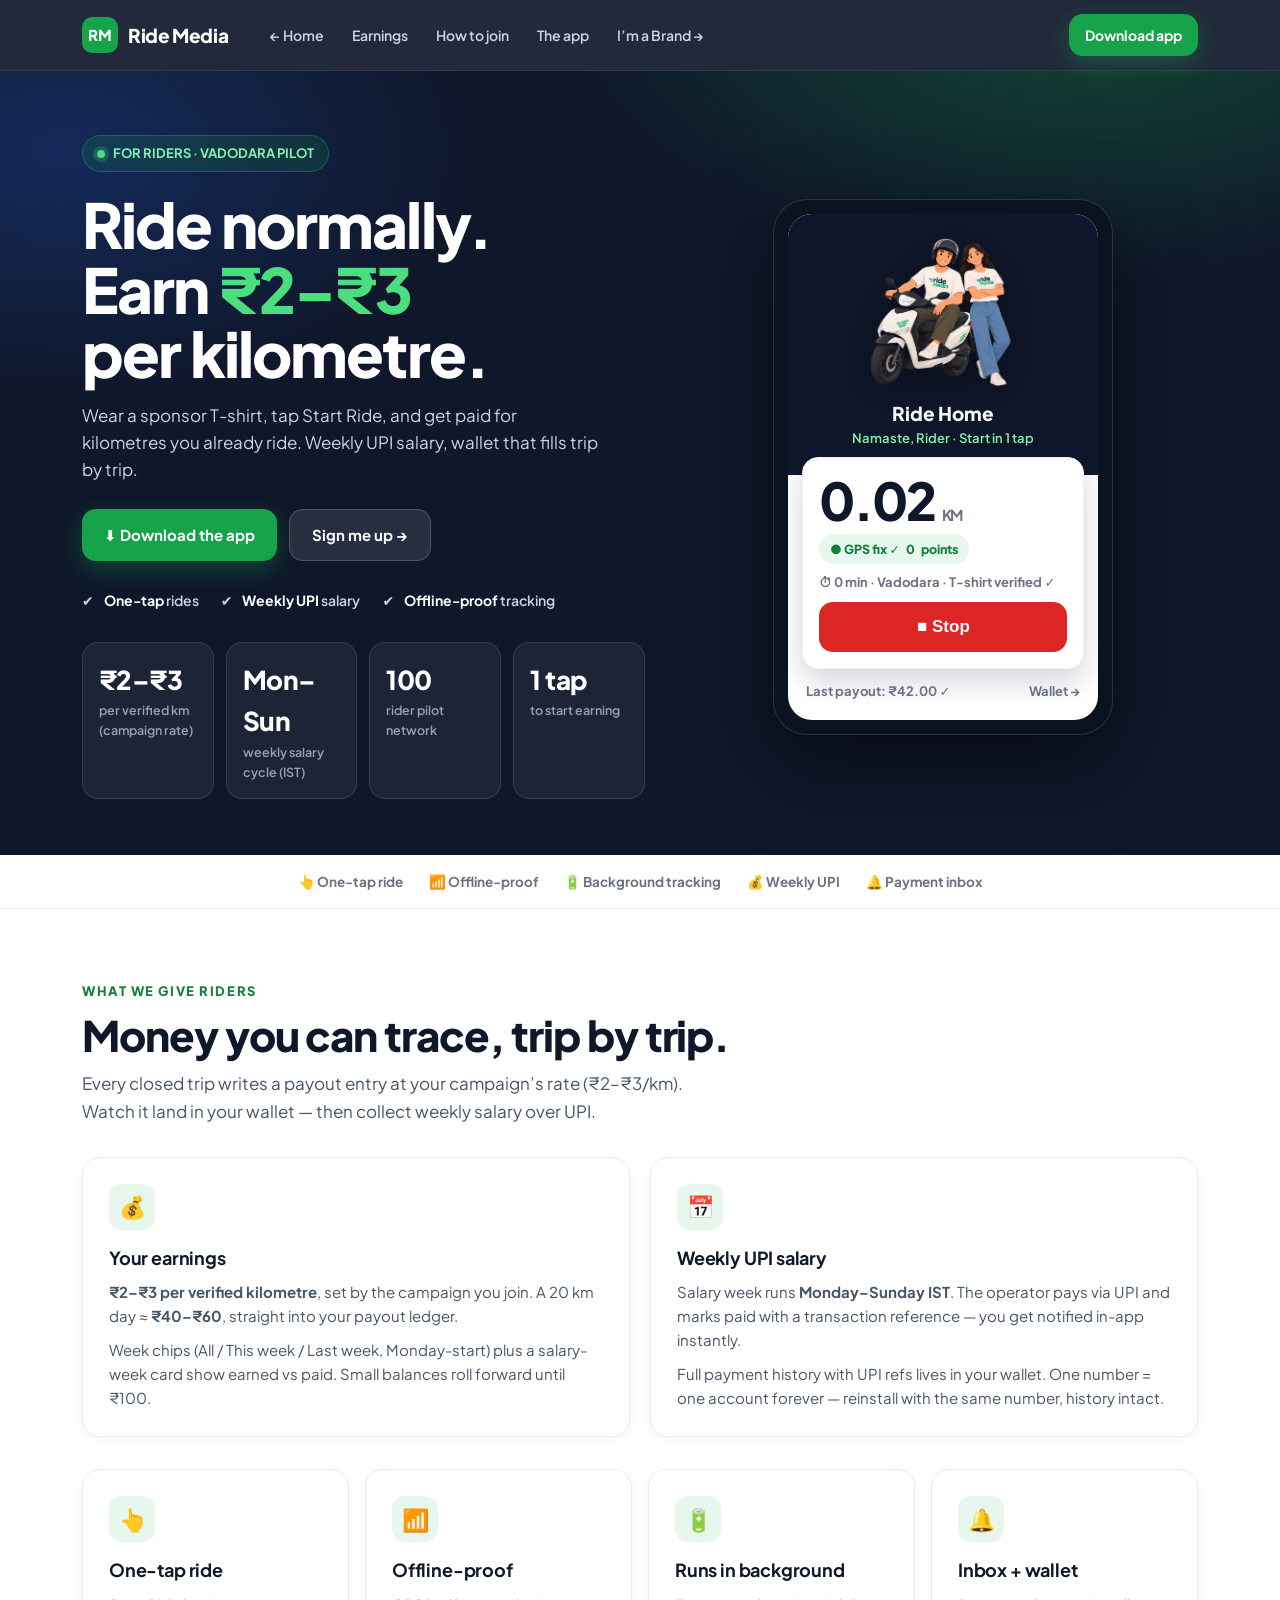
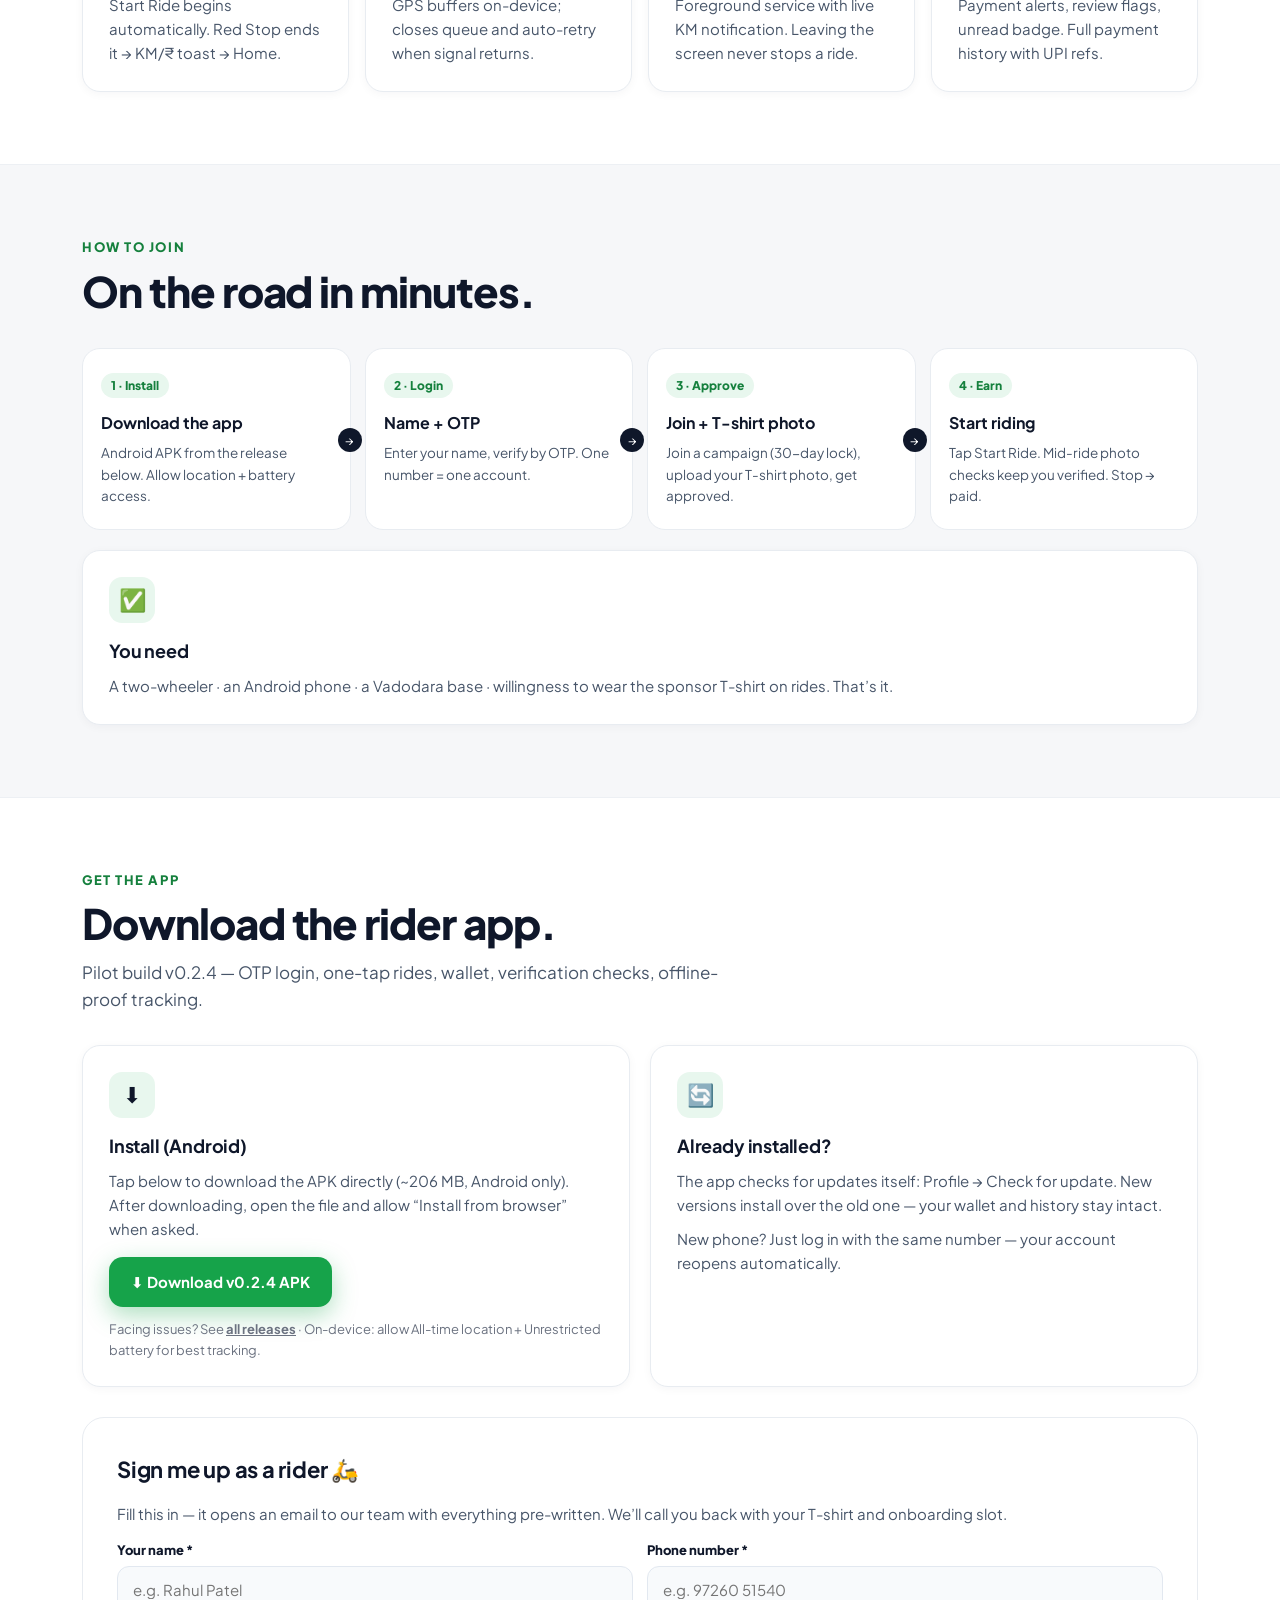
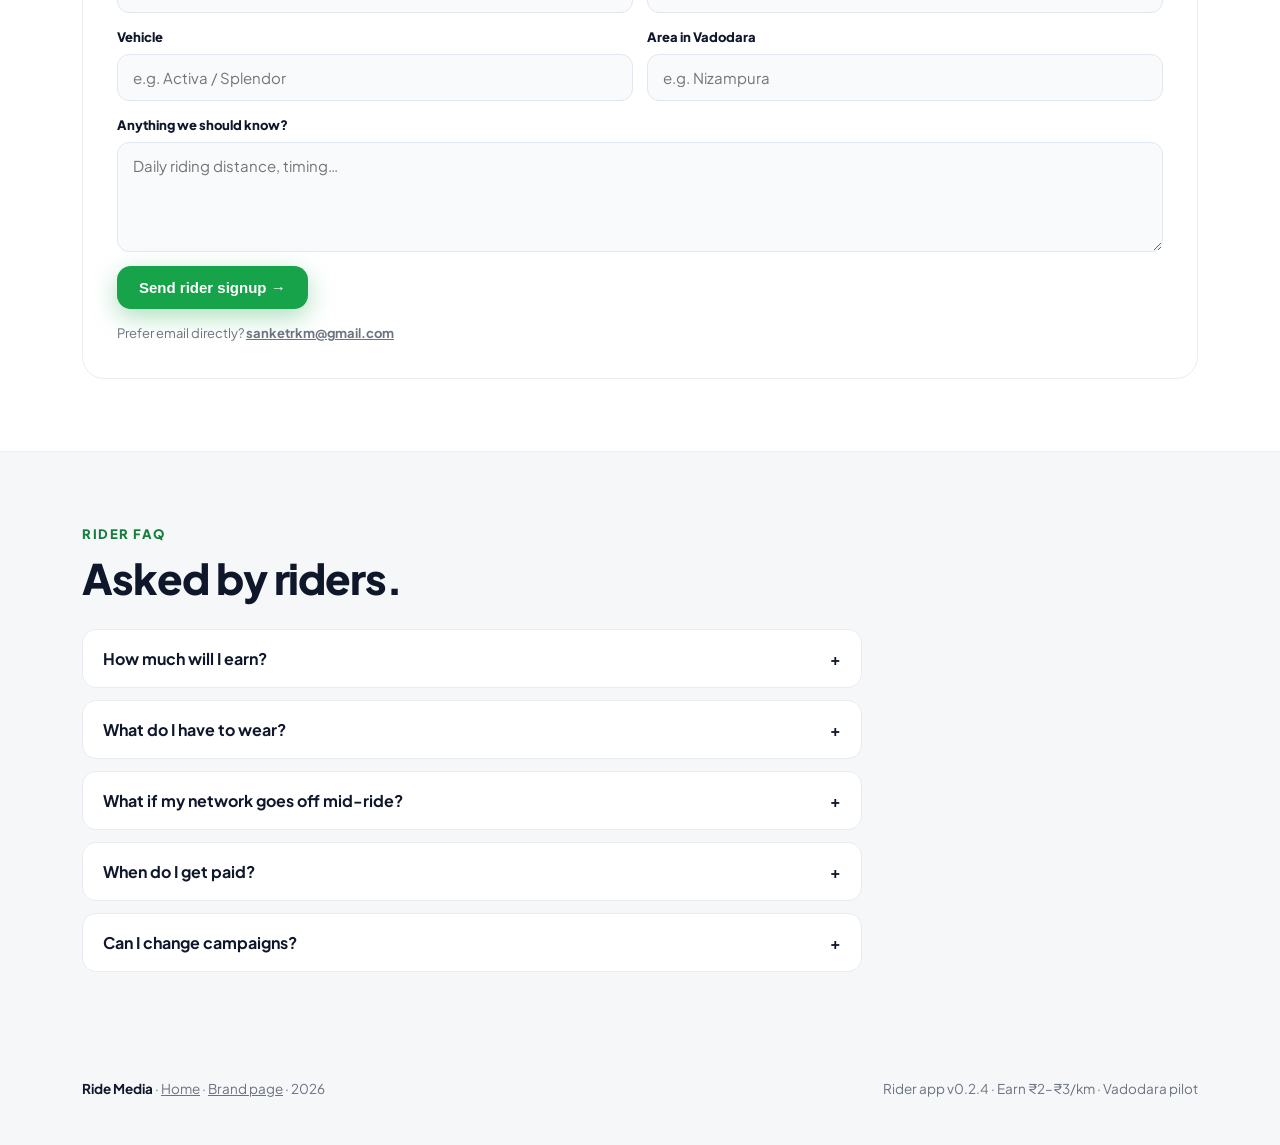
==== rider.html @ 3f7dbabb "Ride Media public site: slogan gateway + brand/rider pages (v0.2.4 links, Rs5 brand / Rs2-3 rider)" ====
<!DOCTYPE html>
<html lang="en">
<head>
<meta charset="UTF-8">
<meta name="viewport" content="width=device-width, initial-scale=1.0">
<title>Ride Media for Riders — Earn ₹2–₹3 per km</title>
<meta name="description" content="Ride in Vadodara wearing a sponsor T-shirt and earn ₹2–₹3 per verified km. One-tap rides, offline-proof tracking, weekly UPI salary. Download the rider app.">
<meta property="og:title" content="Ride Media for Riders — ride normally, earn per kilometre">
<link rel="preconnect" href="https://fonts.googleapis.com">
<link rel="preconnect" href="https://fonts.gstatic.com" crossorigin>
<link href="https://fonts.googleapis.com/css2?family=Plus+Jakarta+Sans:wght@400;500;600;700;800&display=swap" rel="stylesheet">
<link rel="stylesheet" href="styles.css">
<link rel="icon" href="data:image/svg+xml,<svg xmlns='http://www.w3.org/2000/svg' viewBox='0 0 64 64'><rect width='64' height='64' rx='14' fill='%230F172A'/><text x='32' y='42' font-family='Arial' font-weight='800' font-size='26' fill='%2316A34A' text-anchor='middle'>RM</text></svg>">
</head>
<body>

<nav class="nav">
  <div class="nav-in">
    <a class="logo" href="index.html"><span class="logo-mark">RM</span> Ride Media</a>
    <div class="nav-links" id="navLinks">
      <a href="index.html">← Home</a>
      <a href="#earn">Earnings</a>
      <a href="#join">How to join</a>
      <a href="#app">The app</a>
      <a href="brand.html">I’m a Brand →</a>
    </div>
    <div class="nav-cta">
      <a class="btn btn-green btn-sm" href="#app">Download app</a>
    </div>
    <button class="burger" id="burger" aria-label="Menu">☰</button>
  </div>
</nav>

<header class="hero">
  <div class="hero-in">
    <div>
      <span class="pill"><span class="dot"></span> FOR RIDERS · VADODARA PILOT</span>
      <h1>Ride normally.<br>Earn <span class="grn">₹2–₹3</span><br>per kilometre.</h1>
      <p class="sub">Wear a sponsor T-shirt, tap Start Ride, and get paid for kilometres you already ride. Weekly UPI salary, wallet that fills trip by trip.</p>
      <div class="hero-ctas">
        <a class="btn btn-green" href="#app">⬇ Download the app</a>
        <a class="btn btn-ghost" href="#riderForm">Sign me up →</a>
      </div>
      <div class="hero-proof">
        <span class="hp">✔ <span><b>One-tap</b> rides</span></span>
        <span class="hp">✔ <span><b>Weekly UPI</b> salary</span></span>
        <span class="hp">✔ <span><b>Offline-proof</b> tracking</span></span>
      </div>
      <div class="stats">
        <div class="stat"><div class="n">₹2–₹3</div><div class="l">per verified km (campaign rate)</div></div>
        <div class="stat"><div class="n">Mon–Sun</div><div class="l">weekly salary cycle (IST)</div></div>
        <div class="stat"><div class="n"><span data-count="100">0</span></div><div class="l">rider pilot network</div></div>
        <div class="stat"><div class="n">1 tap</div><div class="l">to start earning</div></div>
      </div>
    </div>
    <div class="hero-vis">
      <div class="phone">
        <div class="screen">
          <div class="screen-top">
            <img src="mascot.png" alt="Ride Media rider mascot" onerror="this.style.display='none'">
            <div class="t">Ride Home</div>
            <div class="s">Namaste, Rider · Start in 1 tap</div>
          </div>
          <div class="ride-card">
            <div class="km"><span id="kmLive">0.00</span> <small>KM</small></div>
            <span class="gpspill">● GPS fix ✓ <span id="ptLive">0</span> points</span>
            <div style="font-size:13px;color:#6B7280;font-weight:700">⏱ <span id="minLive">0</span> min · Vadodara · T-shirt verified ✓</div>
            <button class="stopbtn" onclick="document.getElementById('join').scrollIntoView({behavior:'smooth'})">■ Stop</button>
          </div>
          <div class="trip-row"><span>Last payout: ₹42.00 ✓</span><span>Wallet →</span></div>
        </div>
      </div>
    </div>
  </div>
</header>

<div class="strip">
  <div class="strip-in">
    <span>👆 One-tap ride</span><span>📶 Offline-proof</span><span>🔋 Background tracking</span><span>💰 Weekly UPI</span><span>🔔 Payment inbox</span>
  </div>
</div>

<section class="block" id="earn" style="background:#fff;border-bottom:1px solid #EDF0F4">
  <div class="wrap">
    <div class="kicker rv">What we give riders</div>
    <h2 class="title rv">Money you can trace, trip by trip.</h2>
    <p class="lead rv">Every closed trip writes a payout entry at your campaign’s rate (₹2–₹3/km). Watch it land in your wallet — then collect weekly salary over UPI.</p>
    <div class="grid2">
      <div class="card rv">
        <div class="icon">💰</div><h3>Your earnings</h3>
        <p><b>₹2–₹3 per verified kilometre</b>, set by the campaign you join. A 20 km day ≈ <b>₹40–₹60</b>, straight into your payout ledger.</p>
        <p style="margin-top:10px">Week chips (All / This week / Last week, Monday-start) plus a salary-week card show earned vs paid. Small balances roll forward until ₹100.</p>
      </div>
      <div class="card rv">
        <div class="icon">📅</div><h3>Weekly UPI salary</h3>
        <p>Salary week runs <b>Monday–Sunday IST</b>. The operator pays via UPI and marks paid with a transaction reference — you get notified in-app instantly.</p>
        <p style="margin-top:10px">Full payment history with UPI refs lives in your wallet. One number = one account forever — reinstall with the same number, history intact.</p>
      </div>
    </div>
    <div class="grid4">
      <div class="card rv"><div class="icon">👆</div><h3>One-tap ride</h3><p>Start Ride begins automatically. Red Stop ends it → KM/₹ toast → Home.</p></div>
      <div class="card rv"><div class="icon">📶</div><h3>Offline-proof</h3><p>GPS buffers on-device; closes queue and auto-retry when signal returns.</p></div>
      <div class="card rv"><div class="icon">🔋</div><h3>Runs in background</h3><p>Foreground service with live KM notification. Leaving the screen never stops a ride.</p></div>
      <div class="card rv"><div class="icon">🔔</div><h3>Inbox + wallet</h3><p>Payment alerts, review flags, unread badge. Full payment history with UPI refs.</p></div>
    </div>
  </div>
</section>

<section class="block" id="join">
  <div class="wrap">
    <div class="kicker rv">How to join</div>
    <h2 class="title rv">On the road in minutes.</h2>
    <div class="steps" style="grid-template-columns:repeat(4,1fr)">
      <div class="step rv"><span class="num">1 · Install</span><h4>Download the app</h4><p>Android APK from the release below. Allow location + battery access.</p><span class="arr">→</span></div>
      <div class="step rv"><span class="num">2 · Login</span><h4>Name + OTP</h4><p>Enter your name, verify by OTP. One number = one account.</p><span class="arr">→</span></div>
      <div class="step rv"><span class="num">3 · Approve</span><h4>Join + T-shirt photo</h4><p>Join a campaign (30-day lock), upload your T-shirt photo, get approved.</p><span class="arr">→</span></div>
      <div class="step rv"><span class="num">4 · Earn</span><h4>Start riding</h4><p>Tap Start Ride. Mid-ride photo checks keep you verified. Stop → paid.</p></div>
    </div>
    <div class="card rv" style="margin-top:20px"><div class="icon">✅</div><h3>You need</h3><p>A two-wheeler · an Android phone · a Vadodara base · willingness to wear the sponsor T-shirt on rides. That’s it.</p></div>
  </div>
</section>

<section class="block" id="app" style="background:#fff;border-top:1px solid #EDF0F4;border-bottom:1px solid #EDF0F4">
  <div class="wrap">
    <div class="kicker rv">Get the app</div>
    <h2 class="title rv">Download the rider app.</h2>
    <p class="lead rv">Pilot build v0.2.4 — OTP login, one-tap rides, wallet, verification checks, offline-proof tracking.</p>
    <div class="grid2">
      <div class="card rv">
        <div class="icon">⬇</div><h3>Install (Android)</h3>
        <p>Tap below to download the APK directly (~206 MB, Android only). After downloading, open the file and allow “Install from browser” when asked.</p>
        <div style="display:flex;gap:10px;margin-top:16px;flex-wrap:wrap">
          <a class="btn btn-green" href="https://github.com/Sanketaga/ride-media/releases/download/v0.2.4/app-debug.apk">⬇ Download v0.2.4 APK</a>
        </div>
        <div class="dl-note" style="margin-top:12px">Facing issues? See <a href="https://github.com/Sanketaga/ride-media/releases/tag/v0.2.4" style="text-decoration:underline;font-weight:700">all releases</a> · On-device: allow All-time location + Unrestricted battery for best tracking.</div>
      </div>
      <div class="card rv">
        <div class="icon">🔄</div><h3>Already installed?</h3>
        <p>The app checks for updates itself: Profile → Check for update. New versions install over the old one — your wallet and history stay intact.</p>
        <p style="margin-top:10px">New phone? Just log in with the same number — your account reopens automatically.</p>
      </div>
    </div>

    <form class="form-card rv" id="riderForm">
      <h3>Sign me up as a rider 🛵</h3>
      <p>Fill this in — it opens an email to our team with everything pre-written. We’ll call you back with your T-shirt and onboarding slot.</p>
      <div class="frow">
        <div class="field"><label for="r-name">Your name *</label><input id="r-name" name="name" placeholder="e.g. Rahul Patel" required></div>
        <div class="field"><label for="r-contact">Phone number *</label><input id="r-contact" name="contact" inputmode="tel" placeholder="e.g. 97260 51540" required></div>
      </div>
      <div class="frow">
        <div class="field"><label for="r-vehicle">Vehicle</label><input id="r-vehicle" name="vehicle" placeholder="e.g. Activa / Splendor"></div>
        <div class="field"><label for="r-zone">Area in Vadodara</label><input id="r-zone" name="zone" placeholder="e.g. Nizampura"></div>
      </div>
      <div class="field full"><label for="r-msg">Anything we should know?</label><textarea id="r-msg" name="message" placeholder="Daily riding distance, timing…"></textarea></div>
      <div><button class="btn btn-green" type="submit">Send rider signup →</button></div>
      <div class="dl-note">Prefer email directly? <a href="mailto:sanketrkm@gmail.com?subject=Ride%20Media%20pilot%20—%20Rider%20signup" style="text-decoration:underline;font-weight:700">sanketrkm@gmail.com</a></div>
    </form>
  </div>
</section>

<section class="block" id="faq">
  <div class="wrap">
    <div class="kicker rv">Rider FAQ</div>
    <h2 class="title rv">Asked by riders.</h2>
    <div class="faq">
      <div class="faq-item rv"><button class="faq-q">How much will I earn? <span>+</span></button><div class="faq-a"><div>₹2–₹3 per verified kilometre, depending on your campaign. Ride 20 km in a day and that’s roughly ₹40–₹60 — paid weekly over UPI.</div></div></div>
      <div class="faq-item rv"><button class="faq-q">What do I have to wear? <span>+</span></button><div class="faq-a"><div>A sponsor-branded T-shirt while riding. One approved photo at onboarding, then quick random photo checks mid-ride.</div></div></div>
      <div class="faq-item rv"><button class="faq-q">What if my network goes off mid-ride? <span>+</span></button><div class="faq-a"><div>Nothing is lost — GPS keeps buffering on your phone, and the trip close queues and auto-retries when signal returns.</div></div></div>
      <div class="faq-item rv"><button class="faq-q">When do I get paid? <span>+</span></button><div class="faq-a"><div>Every trip writes a payout entry instantly. Salary is paid weekly (Monday–Sunday cycle) over UPI with a transaction reference in your wallet.</div></div></div>
      <div class="faq-item rv"><button class="faq-q">Can I change campaigns? <span>+</span></button><div class="faq-a"><div>One campaign at a time with a 30-day lock — then you’re free to switch to a better-paying one.</div></div></div>
    </div>
  </div>
</section>

<footer>
  <div class="wrap foot">
    <span><b style="color:var(--navy)">Ride Media</b> · <a href="index.html" style="text-decoration:underline">Home</a> · <a href="brand.html" style="text-decoration:underline">Brand page</a> · <span id="yr"></span></span>
    <span>Rider app v0.2.4 · Earn ₹2–₹3/km · Vadodara pilot</span>
  </div>
</footer>

<script src="site.js"></script>
</body>
</html>
---- styles.css ----
:root{
  --navy:#0F172A; --navy2:#1E293B; --green:#16A34A; --green-d:#15803D;
  --soft:#E8F7EE; --bg:#F6F7F9; --muted:#6B7280; --faint:#9CA3AF;
  --amber:#F59E0B; --red:#DC2626; --blue:#2563EB;
  --card:18px; --btn:14px; --max:1160px;
}
*{margin:0;padding:0;box-sizing:border-box}
html{scroll-behavior:smooth}
body{font-family:'Plus Jakarta Sans',system-ui,-apple-system,'Segoe UI',Roboto,sans-serif;background:var(--bg);color:var(--navy);line-height:1.6;-webkit-font-smoothing:antialiased}
a{color:inherit;text-decoration:none}
img{max-width:100%;display:block}
.wrap{max-width:var(--max);margin:0 auto;padding:0 22px}
/* NAV */
.nav{position:sticky;top:0;z-index:50;background:rgba(15,23,42,.92);backdrop-filter:blur(12px);border-bottom:1px solid rgba(255,255,255,.08)}
.nav-in{max-width:var(--max);margin:0 auto;padding:14px 22px;display:flex;align-items:center;gap:18px}
.logo{display:flex;align-items:center;gap:10px;color:#fff;font-weight:800;font-size:19px;letter-spacing:-.02em}
.logo-mark{width:36px;height:36px;border-radius:10px;background:var(--green);display:grid;place-items:center;color:#fff;font-weight:800;font-size:15px}
.nav-links{display:flex;gap:4px;margin-left:12px}
.nav-links a{color:#CBD5E1;font-size:14px;font-weight:600;padding:8px 12px;border-radius:10px}
.nav-links a:hover{background:rgba(255,255,255,.08);color:#fff}
.nav-cta{margin-left:auto;display:flex;gap:10px;align-items:center}
.btn{display:inline-flex;align-items:center;justify-content:center;gap:8px;font-weight:700;border-radius:var(--btn);padding:13px 22px;font-size:15px;border:0;cursor:pointer;transition:transform .15s ease,box-shadow .15s ease,background .15s ease}
.btn:active{transform:scale(.97)}
.btn-green{background:var(--green);color:#fff;box-shadow:0 8px 24px rgba(22,163,74,.35)}
.btn-green:hover{background:var(--green-d)}
.btn-ghost{background:rgba(255,255,255,.1);color:#fff;border:1px solid rgba(255,255,255,.18)}
.btn-ghost:hover{background:rgba(255,255,255,.16)}
.btn-dark{background:var(--navy);color:#fff}
.btn-light{background:#fff;color:var(--navy);border:1px solid #E5E7EB}
.btn-sm{padding:10px 16px;font-size:14px}
.burger{display:none;background:none;border:0;color:#fff;font-size:24px;margin-left:auto;cursor:pointer}
/* HERO */
.hero{background:radial-gradient(900px 480px at 85% -10%,rgba(22,163,74,.35),transparent 60%),radial-gradient(700px 420px at 5% 10%,rgba(37,99,235,.25),transparent 60%),var(--navy);color:#fff;overflow:hidden}
.hero-in{max-width:var(--max);margin:0 auto;padding:64px 22px 56px;display:grid;grid-template-columns:1.05fr .95fr;gap:44px;align-items:center}
.hero-solo{max-width:var(--max);margin:0 auto;padding:72px 22px 40px;text-align:center}
.hero-solo h1{font-size:clamp(40px,6vw,68px);line-height:1.03;letter-spacing:-.03em;margin:20px auto 16px;font-weight:800;max-width:820px}
.hero-solo h1 .grn{color:#4ADE80}
.hero-solo p.sub{color:#CBD5E1;font-size:18px;max-width:620px;margin:0 auto}
.pill{display:inline-flex;align-items:center;gap:8px;background:rgba(22,163,74,.16);border:1px solid rgba(22,163,74,.45);color:#86EFAC;font-size:13px;font-weight:700;padding:7px 14px;border-radius:100px}
.dot{width:8px;height:8px;border-radius:50%;background:#4ADE80;box-shadow:0 0 0 4px rgba(74,222,128,.2);animation:pulse 1.8s infinite}
@keyframes pulse{50%{box-shadow:0 0 0 7px rgba(74,222,128,.08)}}
.hero h1{font-size:clamp(38px,5.4vw,62px);line-height:1.04;letter-spacing:-.03em;margin:20px 0 16px;font-weight:800}
.hero h1 .grn{color:#4ADE80}
.hero p.sub{color:#CBD5E1;font-size:17px;max-width:520px}
.hero-ctas{display:flex;gap:12px;margin-top:26px;flex-wrap:wrap}
.hero-proof{display:flex;gap:22px;margin-top:28px;flex-wrap:wrap}
.hp{display:flex;gap:10px;align-items:center;color:#CBD5E1;font-size:14px;font-weight:600}
.hp b{color:#fff}
.stats{display:grid;grid-template-columns:repeat(4,1fr);gap:12px;margin-top:30px}
.stat{background:rgba(255,255,255,.06);border:1px solid rgba(255,255,255,.1);border-radius:16px;padding:16px 16px}
.stat .n{font-size:26px;font-weight:800;letter-spacing:-.02em}
.stat .l{font-size:12.5px;color:#94A3B8;font-weight:600}
/* gateway choice cards */
.choice-grid{max-width:var(--max);margin:0 auto;padding:8px 22px 60px;display:grid;grid-template-columns:1fr 1fr;gap:20px}
.choice{display:block;background:#fff;border:2px solid #E8ECF1;border-radius:22px;padding:36px 32px;transition:transform .18s ease,box-shadow .18s ease,border-color .18s ease;position:relative;overflow:hidden}
.choice:hover{transform:translateY(-4px);box-shadow:0 24px 60px rgba(15,23,42,.16);border-color:var(--green)}
.choice .who{font-size:12px;font-weight:800;letter-spacing:.12em;color:var(--green-d)}
.choice h3{font-size:28px;letter-spacing:-.02em;margin:10px 0 8px}
.choice p{color:#475569;font-size:15.5px;max-width:400px}
.choice .go{display:inline-flex;align-items:center;gap:8px;margin-top:18px;font-weight:800;color:var(--green-d)}
.choice .big{position:absolute;right:18px;top:10px;font-size:84px;opacity:.1}
.choice.brandpick{background:linear-gradient(135deg,#0F172A 0%,#14532D 100%);color:#fff;border-color:#0F172A}
.choice.brandpick p{color:#CBD5E1}
.choice.brandpick .who{color:#86EFAC}
.choice.brandpick .go{color:#4ADE80}
/* phone mock */
.hero-vis{display:flex;justify-content:center}
.phone{width:min(340px,86vw);background:#0B1220;border:1px solid rgba(255,255,255,.14);border-radius:34px;padding:14px;box-shadow:0 30px 80px rgba(0,0,0,.5)}
.screen{background:#fff;border-radius:24px;overflow:hidden;color:var(--navy)}
.screen-top{background:var(--navy);color:#fff;padding:20px 18px 26px;text-align:center}
.screen-top img{width:150px;margin:2px auto 10px;filter:drop-shadow(0 10px 24px rgba(0,0,0,.4))}
.screen-top .t{font-weight:800;font-size:19px}
.screen-top .s{color:#86EFAC;font-size:13px;font-weight:600}
.ride-card{margin:-18px 14px 0;background:#fff;border-radius:16px;box-shadow:0 12px 30px rgba(15,23,42,.18);padding:16px;border:1px solid #EEF2F7}
.km{font-size:52px;font-weight:800;letter-spacing:-.04em;line-height:1}
.km small{font-size:15px;color:var(--muted);font-weight:700}
.gpspill{display:inline-flex;align-items:center;gap:6px;background:var(--soft);color:var(--green-d);font-size:12.5px;font-weight:800;padding:5px 11px;border-radius:100px;margin:8px 0}
.stopbtn{background:#DC2626;color:#fff;border:0;width:100%;padding:15px;border-radius:14px;font-weight:800;font-size:17px;margin-top:10px;cursor:pointer}
.trip-row{display:flex;justify-content:space-between;font-size:13px;font-weight:700;color:var(--muted);padding:12px 18px 18px}
/* STRIP */
.strip{background:#fff;border-bottom:1px solid #EDF0F4}
.strip-in{max-width:var(--max);margin:0 auto;padding:16px 22px;display:flex;gap:26px;flex-wrap:wrap;align-items:center;justify-content:center;color:var(--muted);font-size:13.5px;font-weight:700}
.strip-in span{display:flex;align-items:center;gap:8px}
/* SECTIONS */
section.block{padding:72px 0}
.kicker{color:var(--green-d);font-weight:800;font-size:13px;letter-spacing:.12em;text-transform:uppercase}
h2.title{font-size:clamp(28px,3.6vw,42px);letter-spacing:-.025em;line-height:1.1;margin:10px 0 12px;font-weight:800}
p.lead{color:#475569;font-size:17px;max-width:640px}
.grid2{display:grid;grid-template-columns:1fr 1fr;gap:20px;margin-top:32px}
.grid3{display:grid;grid-template-columns:repeat(3,1fr);gap:18px;margin-top:32px}
.grid4{display:grid;grid-template-columns:repeat(4,1fr);gap:16px;margin-top:32px}
.card{background:#fff;border:1px solid #E8ECF1;border-radius:var(--card);padding:26px;box-shadow:0 2px 10px rgba(15,23,42,.04)}
.card h3{font-size:18px;margin:14px 0 8px;letter-spacing:-.01em}
.card p{color:#475569;font-size:15px}
.icon{width:46px;height:46px;border-radius:13px;display:grid;place-items:center;font-size:22px;background:var(--soft)}
.steps{display:grid;grid-template-columns:repeat(5,1fr);gap:14px;margin-top:34px}
.step{background:#fff;border:1px solid #E8ECF1;border-radius:var(--card);padding:22px 18px;position:relative}
.step .num{font-size:12px;font-weight:800;color:var(--green-d);background:var(--soft);display:inline-block;padding:3px 10px;border-radius:100px}
.step h4{margin:12px 0 6px;font-size:16px}
.step p{font-size:13.5px;color:#475569}
.step .arr{position:absolute;right:-12px;top:44%;z-index:2;background:var(--navy);color:#fff;width:24px;height:24px;border-radius:50%;display:grid;place-items:center;font-size:12px}
/* dark band */
.band{background:var(--navy);color:#fff;border-radius:26px;padding:52px 44px;display:grid;grid-template-columns:1fr 1fr;gap:36px;align-items:center;overflow:hidden;position:relative}
.band::after{content:"";position:absolute;width:420px;height:420px;background:radial-gradient(circle,rgba(22,163,74,.35),transparent 65%);right:-120px;top:-120px}
.band h2{font-size:clamp(26px,3vw,36px);letter-spacing:-.02em;line-height:1.12}
.band p{color:#CBD5E1;margin-top:12px}
.checks{margin-top:20px;display:grid;gap:12px}
.check{display:flex;gap:12px;align-items:flex-start;background:rgba(255,255,255,.06);border:1px solid rgba(255,255,255,.1);border-radius:14px;padding:13px 15px;font-size:14.5px}
.tick{flex:0 0 26px;width:26px;height:26px;border-radius:50%;background:var(--green);display:grid;place-items:center;font-weight:800;font-size:14px}
/* money */
.money{background:#fff;border:1px solid #E8ECF1;border-radius:22px;margin-top:30px;display:grid;grid-template-columns:1fr 1fr;overflow:hidden}
.money-l{padding:40px;background:linear-gradient(135deg,#0F172A,#14532D);color:#fff}
.money-l .big{font-size:64px;font-weight:800;letter-spacing:-.04em;line-height:1}
.money-r{padding:40px;display:grid;gap:14px;align-content:center}
.mrow{display:flex;gap:12px;align-items:flex-start;font-size:15px;color:#334155}
.mrow b{color:var(--navy)}
/* status */
.status-grid{display:grid;grid-template-columns:1fr 1fr;gap:18px;margin-top:30px}
.status{background:#fff;border-radius:var(--card);padding:28px;border:1px solid #E8ECF1}
.status.ok{border-top:5px solid var(--green)}
.status.next{border-top:5px solid var(--amber)}
.status ul{list-style:none;margin-top:14px;display:grid;gap:9px;font-size:14.5px;color:#334155}
.status li{display:flex;gap:10px;align-items:flex-start}
/* faq */
.faq{margin-top:28px;display:grid;gap:12px;max-width:780px}
.faq-item{background:#fff;border:1px solid #E8ECF1;border-radius:14px;overflow:hidden}
.faq-q{width:100%;background:none;border:0;text-align:left;padding:18px 20px;font-family:inherit;font-weight:700;font-size:16px;cursor:pointer;display:flex;justify-content:space-between;gap:12px;align-items:center;color:var(--navy)}
.faq-a{max-height:0;overflow:hidden;transition:max-height .25s ease;color:#475569;font-size:15px}
.faq-a div{padding:0 20px 18px}
.faq-item.open .faq-a{max-height:300px}
/* contact + forms */
.contact{background:var(--navy);color:#fff;border-radius:26px;padding:52px 44px;display:grid;grid-template-columns:1.1fr .9fr;gap:30px;align-items:center}
.contact .btn-row{display:flex;gap:12px;margin-top:22px;flex-wrap:wrap}
.mailbox{background:rgba(255,255,255,.06);border:1px solid rgba(255,255,255,.12);border-radius:16px;padding:22px}
.mailbox .lbl{font-size:12px;letter-spacing:.1em;text-transform:uppercase;color:#94A3B8;font-weight:800}
.mailbox .mail{font-size:20px;font-weight:800;margin:6px 0}
.form-card{background:#fff;border:1px solid #E8ECF1;border-radius:22px;padding:34px;margin-top:30px;display:grid;gap:14px}
.form-card h3{font-size:22px;letter-spacing:-.01em}
.form-card p{color:#475569;font-size:15px}
.frow{display:grid;grid-template-columns:1fr 1fr;gap:14px}
.field{display:grid;gap:6px}
.field.full{grid-column:1/-1}
.field label{font-size:13px;font-weight:800;color:var(--navy)}
.field input,.field select,.field textarea{font-family:inherit;font-size:15px;padding:13px 15px;border:1.5px solid #E2E8F0;border-radius:12px;background:#F8FAFC;color:var(--navy);width:100%}
.field input:focus,.field select:focus,.field textarea:focus{outline:none;border-color:var(--green);background:#fff}
.field textarea{min-height:110px;resize:vertical}
.dl-note{font-size:13px;color:var(--muted)}
footer{padding:34px 0 46px;color:var(--muted);font-size:13.5px}
.foot{display:flex;gap:18px;flex-wrap:wrap;align-items:center;justify-content:space-between}
/* reveal */
.rv{opacity:0;transform:translateY(22px);transition:opacity .6s ease,transform .6s ease}
.rv.vis{opacity:1;transform:none}
/* responsive */
@media(max-width:960px){
  .hero-in{grid-template-columns:1fr;padding-top:44px}
  .grid2,.grid3,.grid4{grid-template-columns:1fr 1fr}
  .steps{grid-template-columns:1fr 1fr}
  .step .arr{display:none}
  .band,.money,.contact,.status-grid{grid-template-columns:1fr}
  .band,.contact{padding:34px 24px}
  .stats{grid-template-columns:1fr 1fr}
  .choice-grid{grid-template-columns:1fr}
  .frow{grid-template-columns:1fr}
  .nav-links{display:none}
  .burger{display:block}
  .nav-links.mob{display:flex;position:absolute;top:64px;left:12px;right:12px;background:#0B1220;border:1px solid rgba(255,255,255,.12);border-radius:16px;padding:10px;flex-direction:column;z-index:60}
}
@media(max-width:560px){.grid2,.grid3,.grid4,.steps{grid-template-columns:1fr}section.block{padding:52px 0}.form-card{padding:24px 20px}}
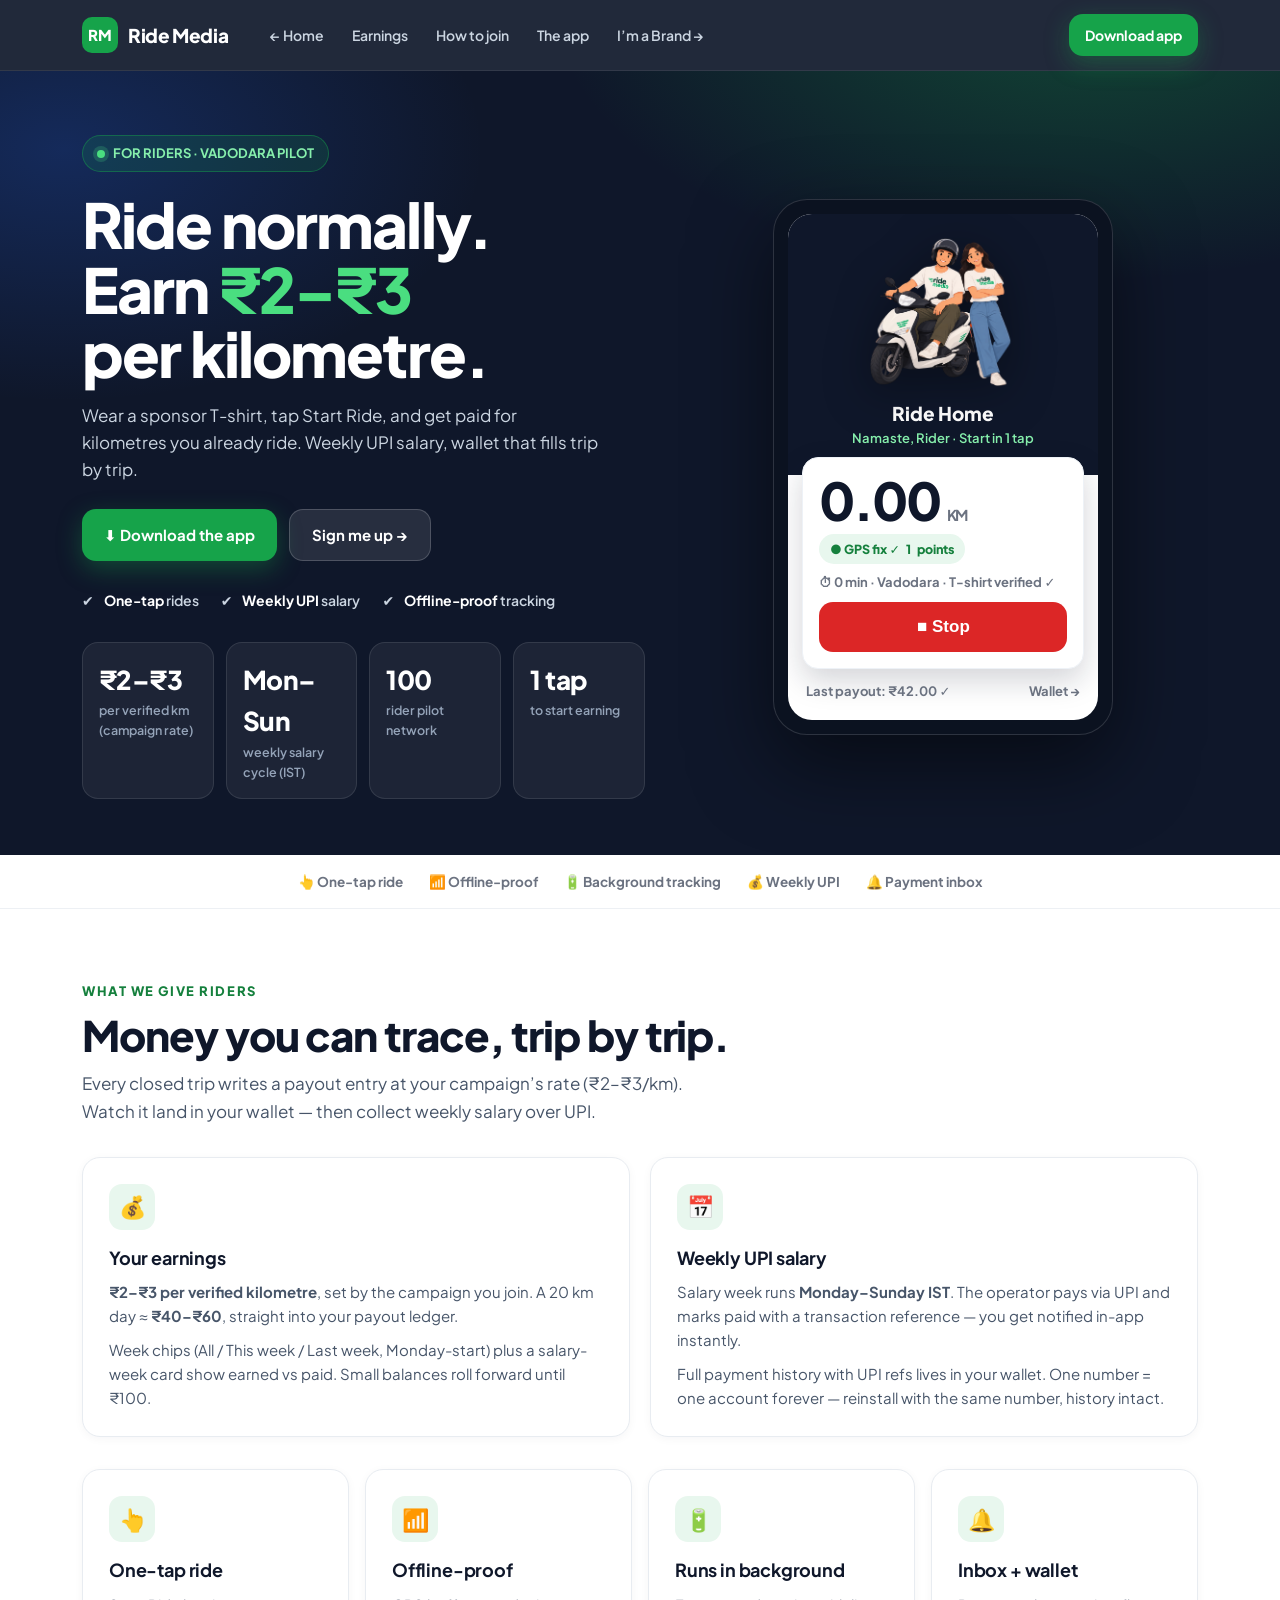
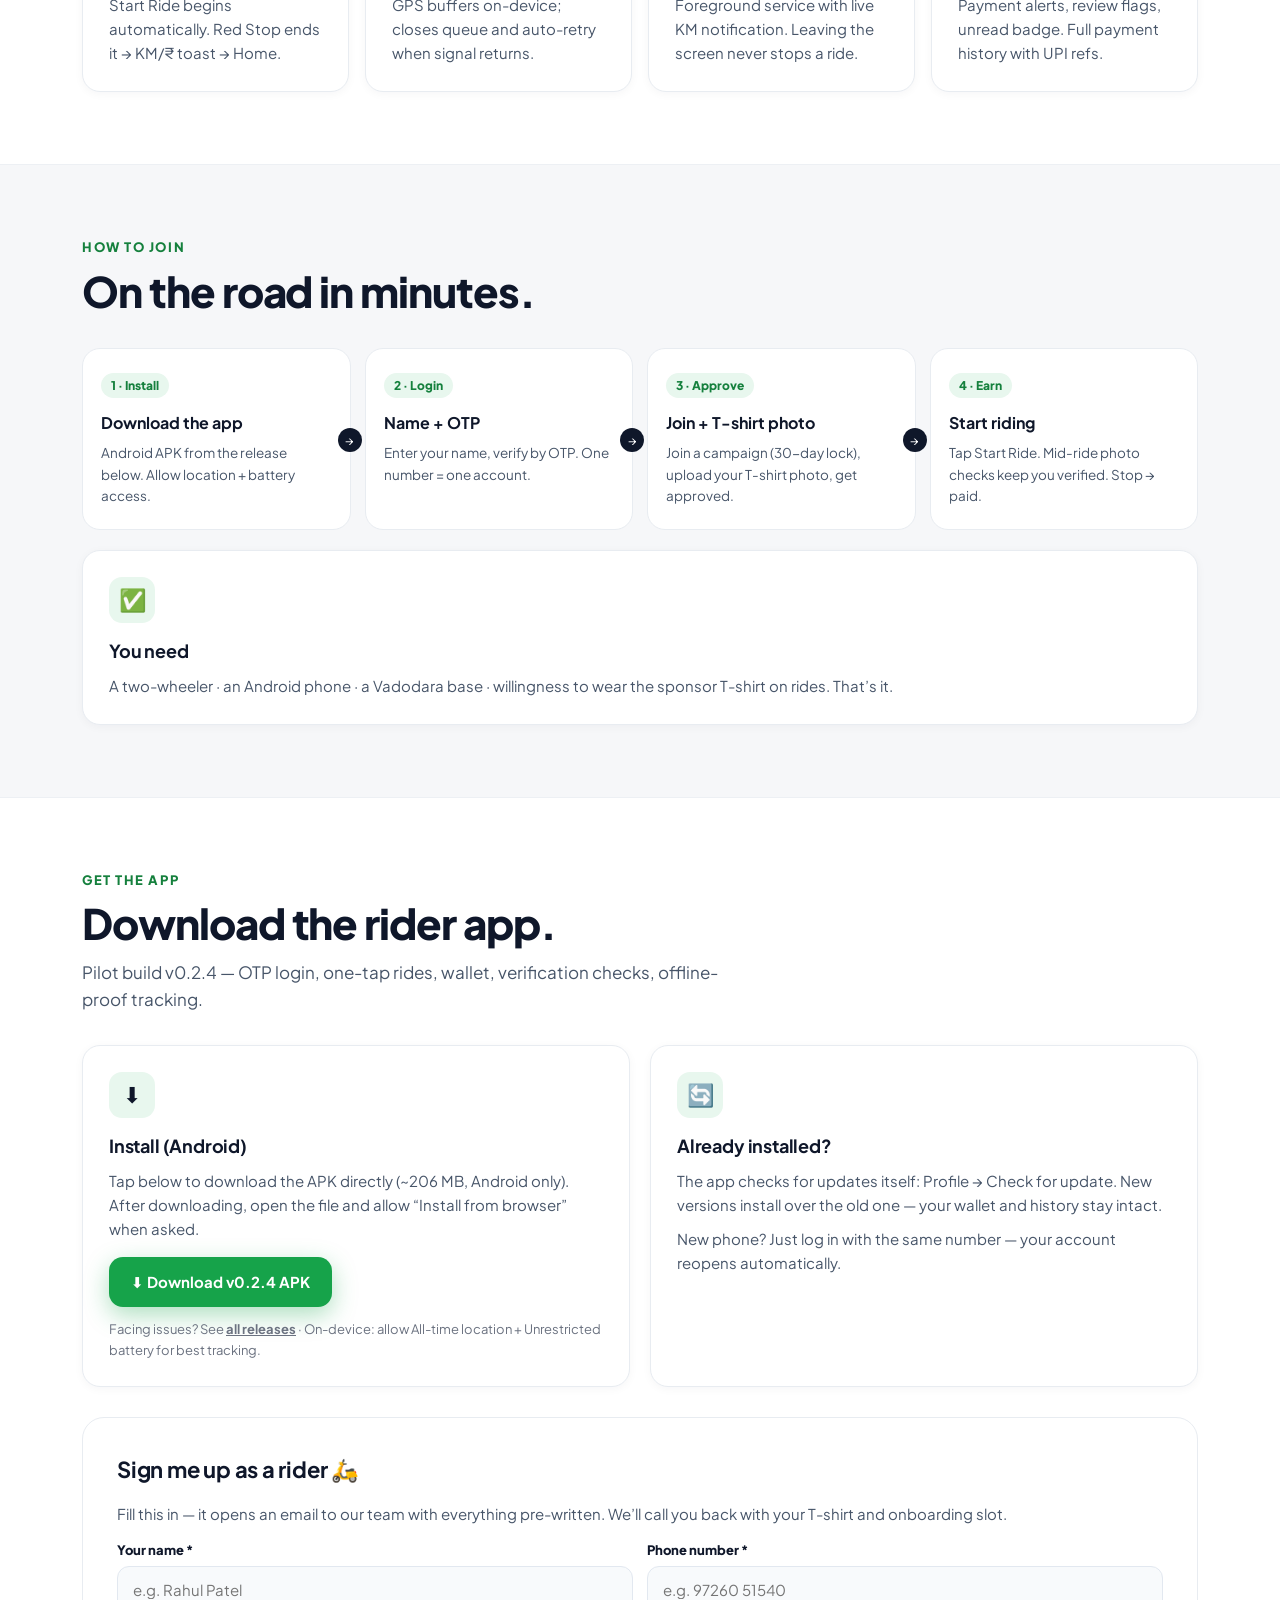
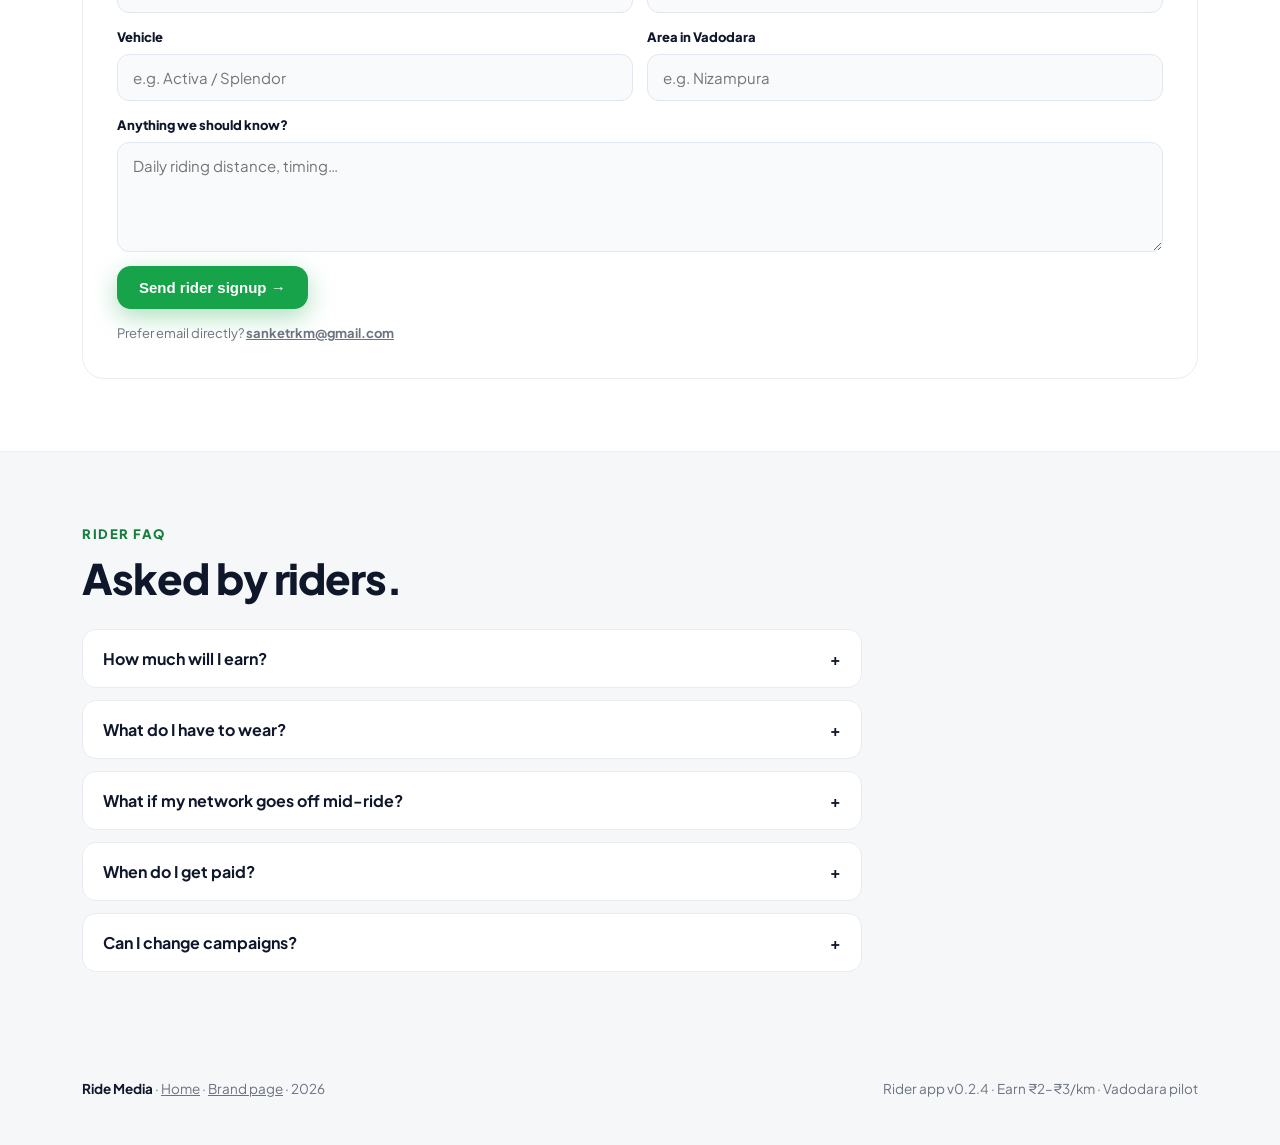
==== commit 2e8476ec: "Point APK download to public site release (private repo 404s for visitors)" ====
--- a/rider.html
+++ b/rider.html
@@ -130,9 +130,9 @@
         <div class="icon">⬇</div><h3>Install (Android)</h3>
         <p>Tap below to download the APK directly (~206 MB, Android only). After downloading, open the file and allow “Install from browser” when asked.</p>
         <div style="display:flex;gap:10px;margin-top:16px;flex-wrap:wrap">
-          <a class="btn btn-green" href="https://github.com/Sanketaga/ride-media/releases/download/v0.2.4/app-debug.apk">⬇ Download v0.2.4 APK</a>
+          <a class="btn btn-green" href="https://github.com/Sanketaga/ride-media-site/releases/download/v0.2.4/ride-media-rider-v0.2.4.apk">⬇ Download v0.2.4 APK</a>
         </div>
-        <div class="dl-note" style="margin-top:12px">Facing issues? See <a href="https://github.com/Sanketaga/ride-media/releases/tag/v0.2.4" style="text-decoration:underline;font-weight:700">all releases</a> · On-device: allow All-time location + Unrestricted battery for best tracking.</div>
+        <div class="dl-note" style="margin-top:12px">Facing issues? See <a href="https://github.com/Sanketaga/ride-media-site/releases/tag/v0.2.4" style="text-decoration:underline;font-weight:700">all releases</a> · On-device: allow All-time location + Unrestricted battery for best tracking.</div>
       </div>
       <div class="card rv">
         <div class="icon">🔄</div><h3>Already installed?</h3>
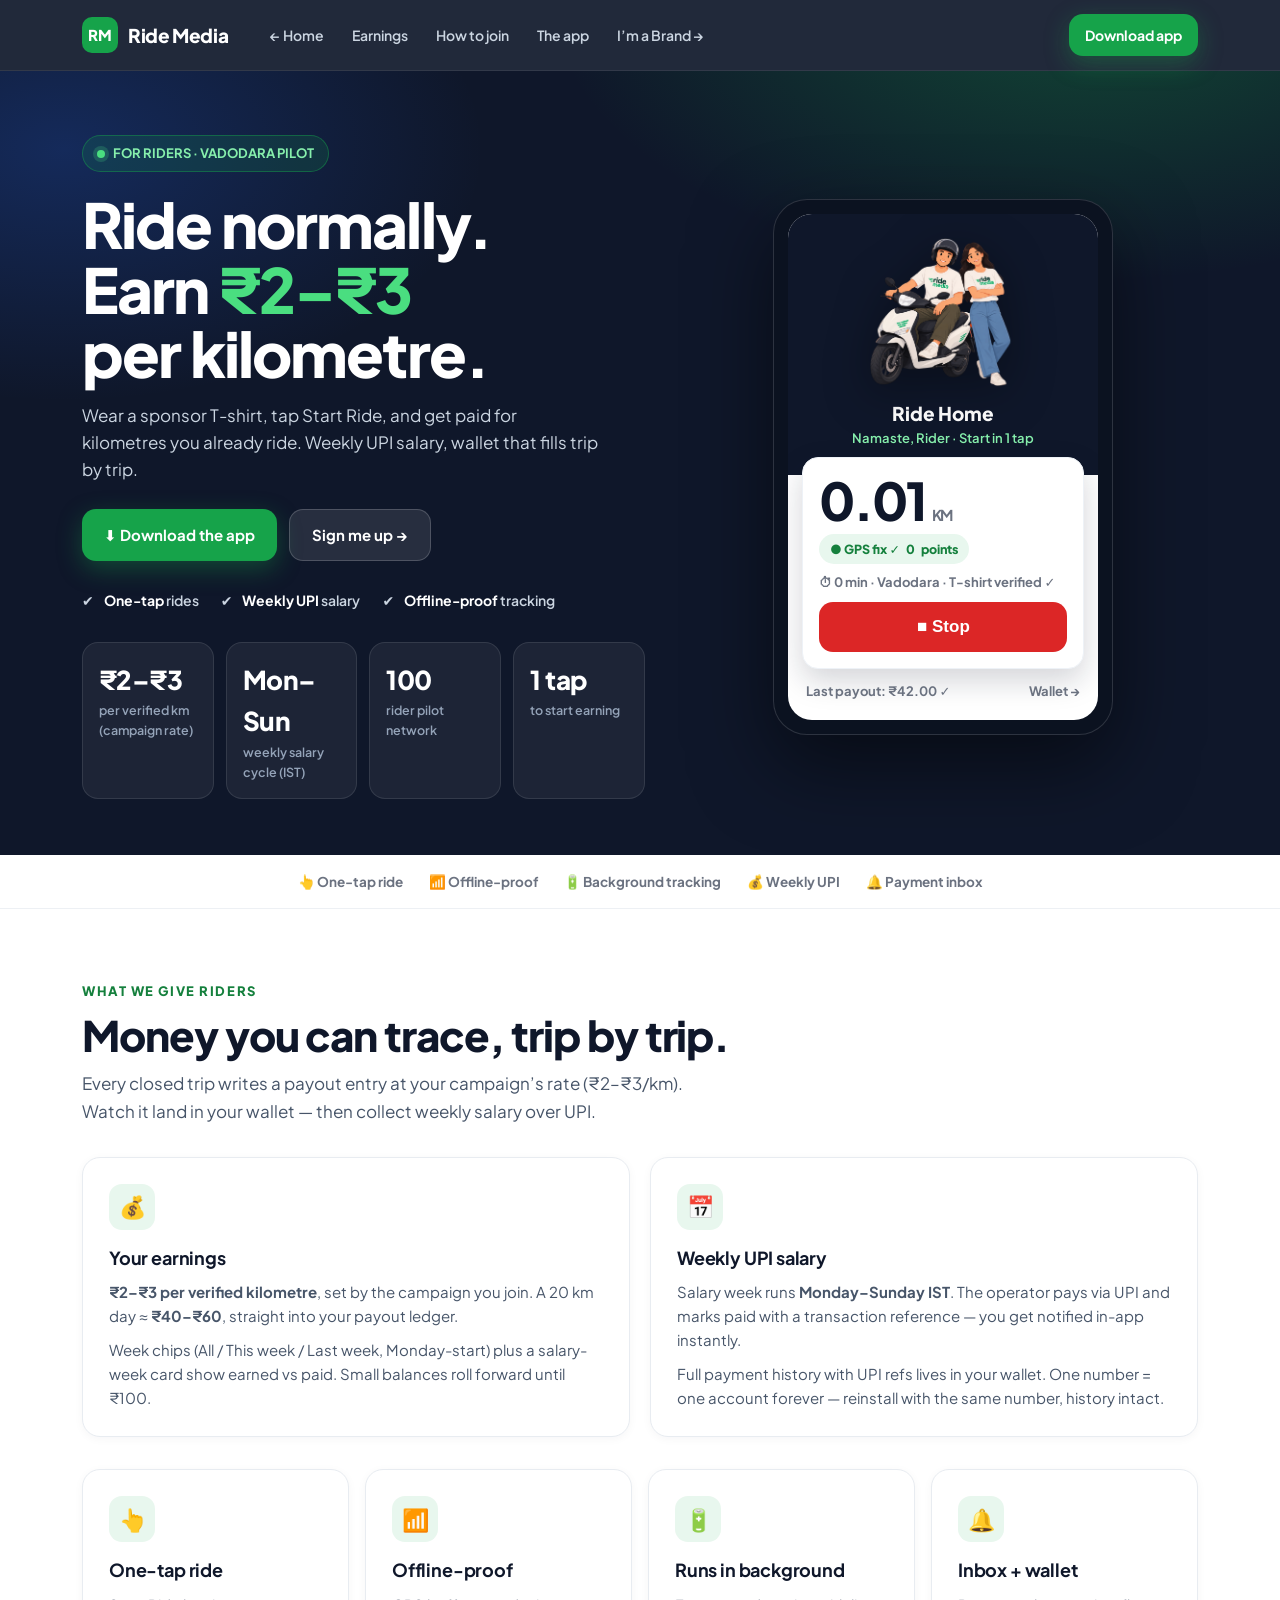
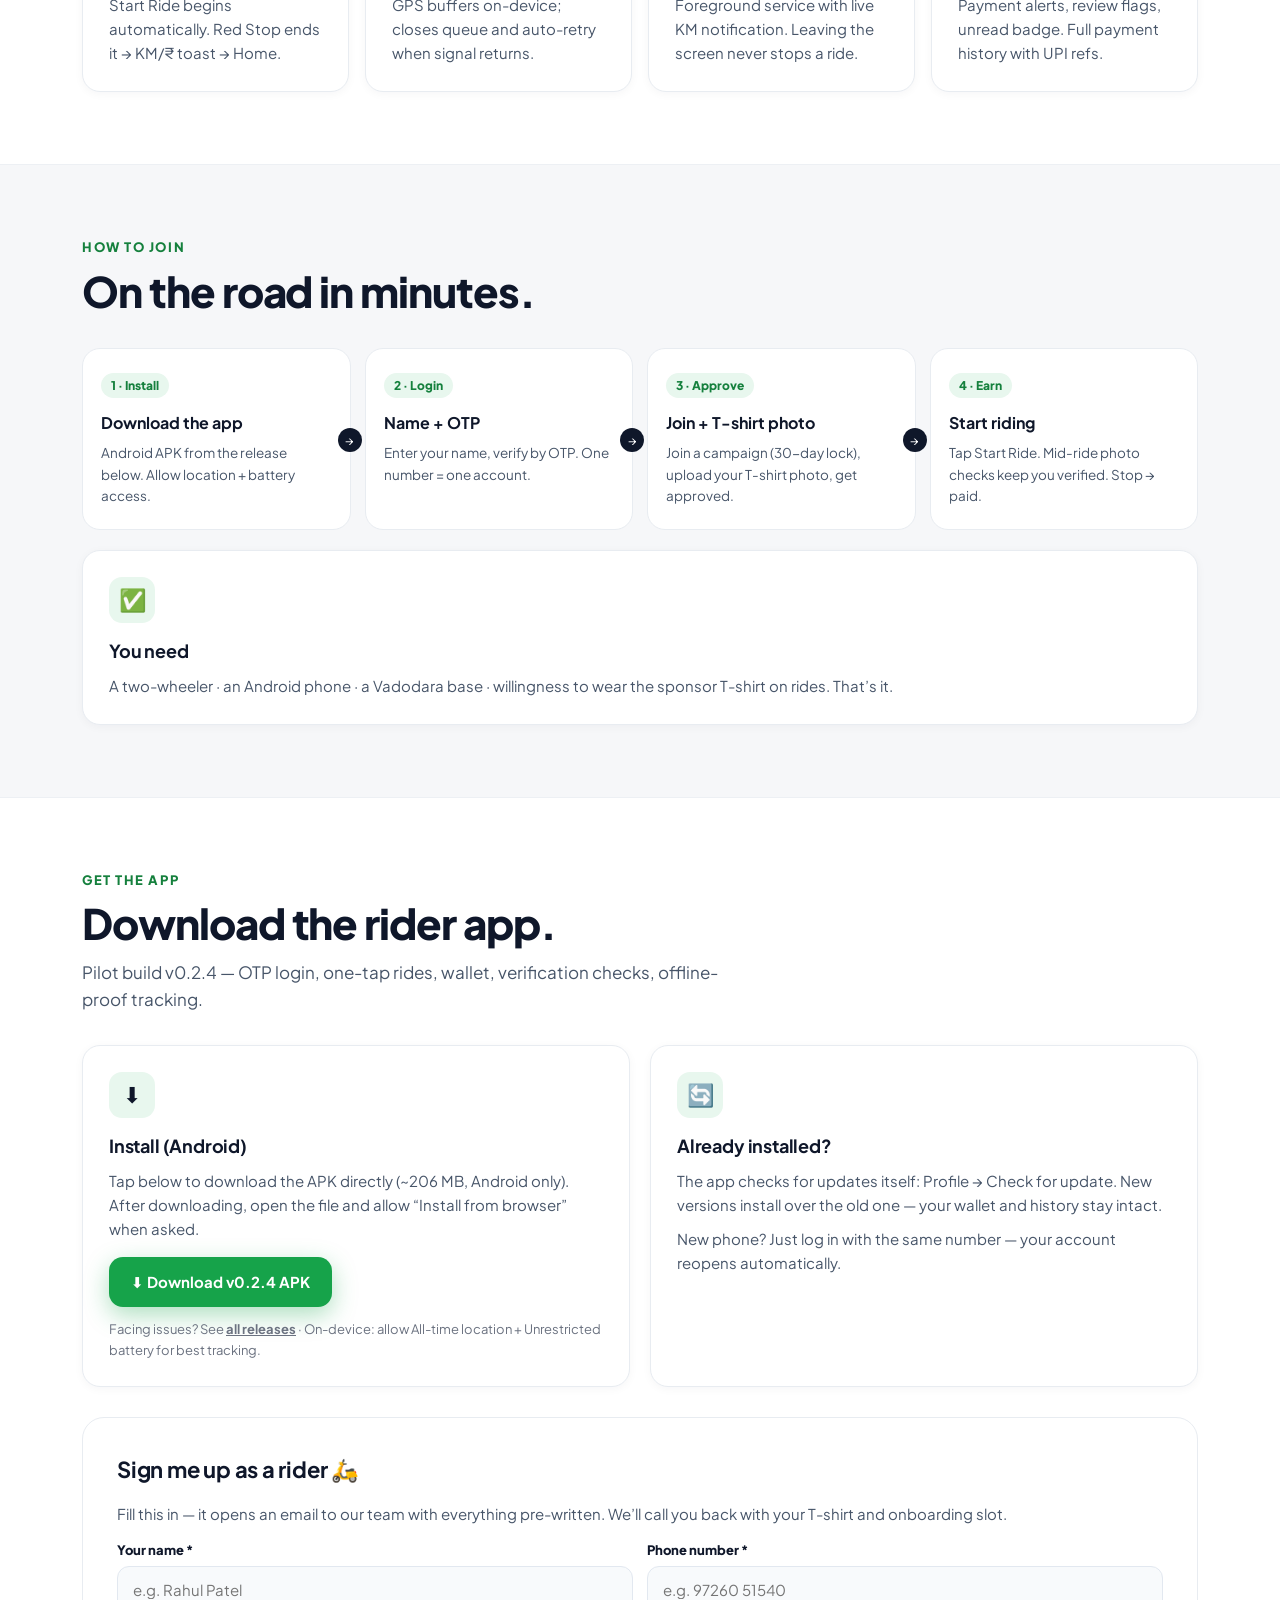
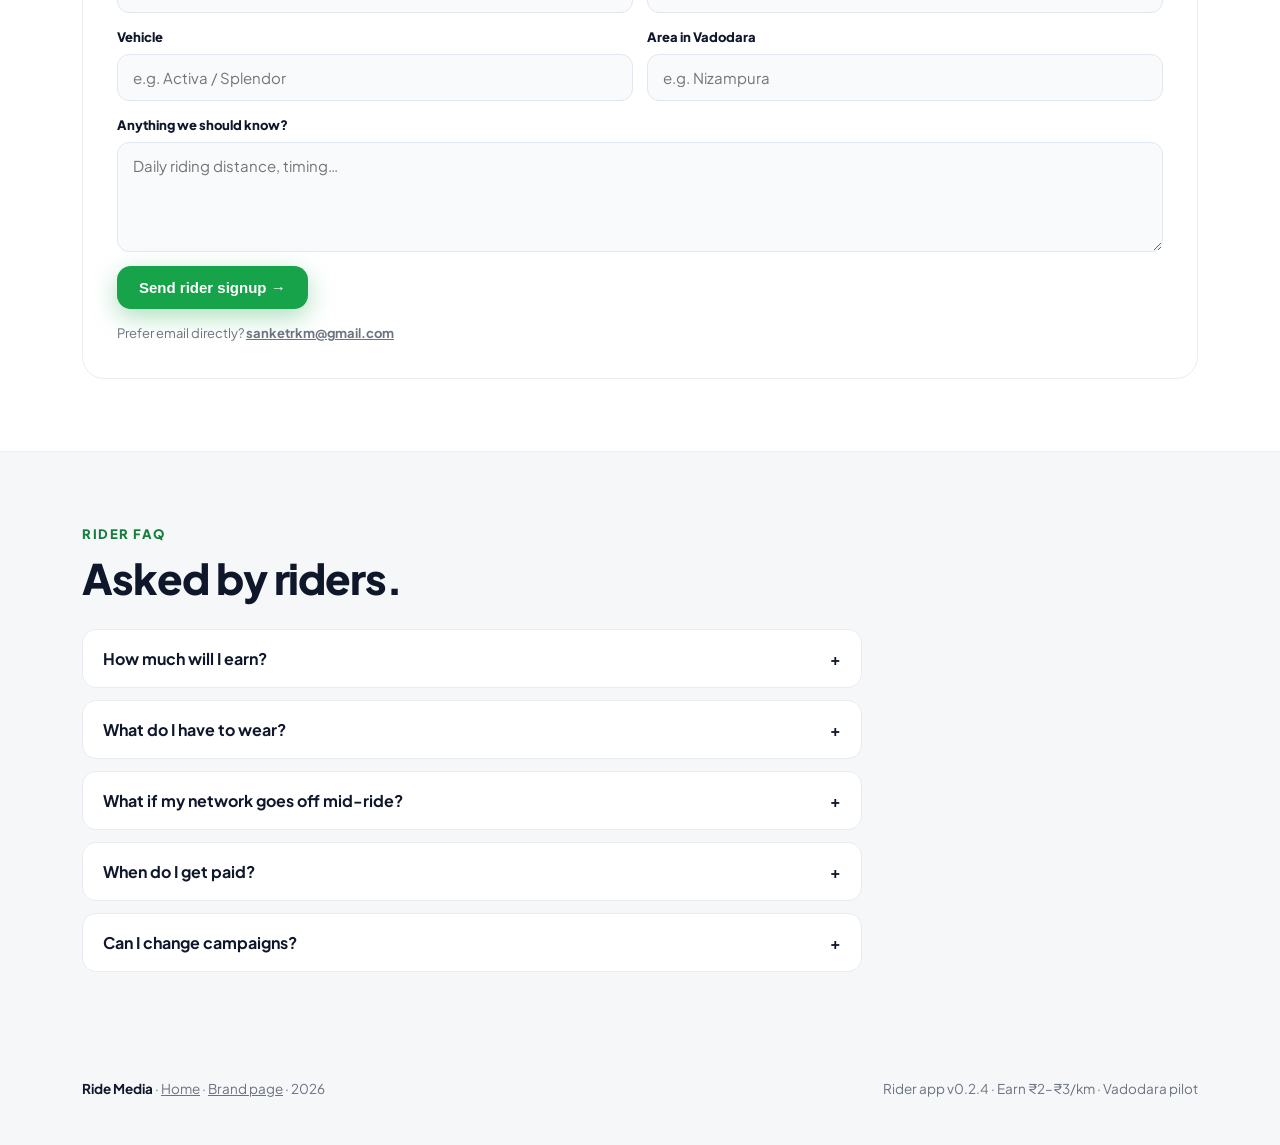
==== commit 1eafbb07: "Fix APK asset filename (app-debug.apk)" ====
--- a/rider.html
+++ b/rider.html
@@ -130,7 +130,7 @@
         <div class="icon">⬇</div><h3>Install (Android)</h3>
         <p>Tap below to download the APK directly (~206 MB, Android only). After downloading, open the file and allow “Install from browser” when asked.</p>
         <div style="display:flex;gap:10px;margin-top:16px;flex-wrap:wrap">
-          <a class="btn btn-green" href="https://github.com/Sanketaga/ride-media-site/releases/download/v0.2.4/ride-media-rider-v0.2.4.apk">⬇ Download v0.2.4 APK</a>
+          <a class="btn btn-green" href="https://github.com/Sanketaga/ride-media-site/releases/download/v0.2.4/app-debug.apk">⬇ Download v0.2.4 APK</a>
         </div>
         <div class="dl-note" style="margin-top:12px">Facing issues? See <a href="https://github.com/Sanketaga/ride-media-site/releases/tag/v0.2.4" style="text-decoration:underline;font-weight:700">all releases</a> · On-device: allow All-time location + Unrestricted battery for best tracking.</div>
       </div>
